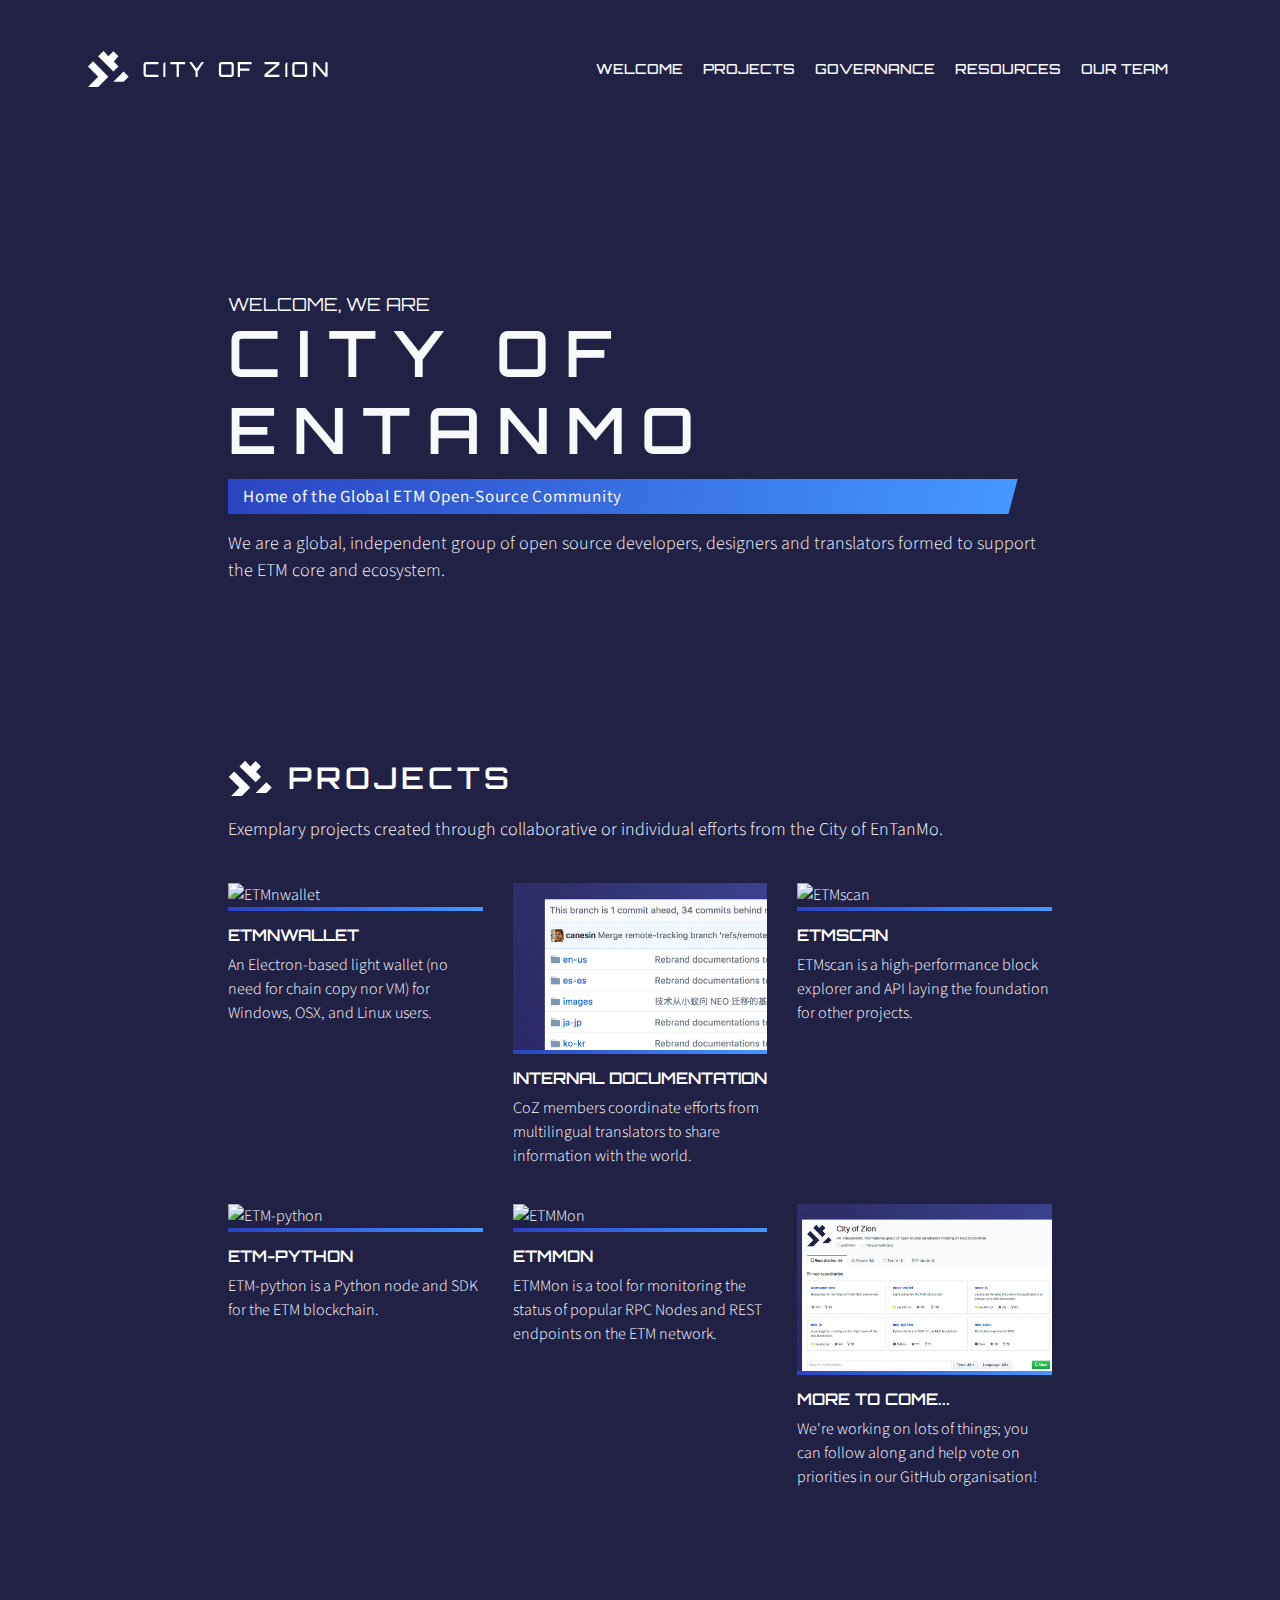
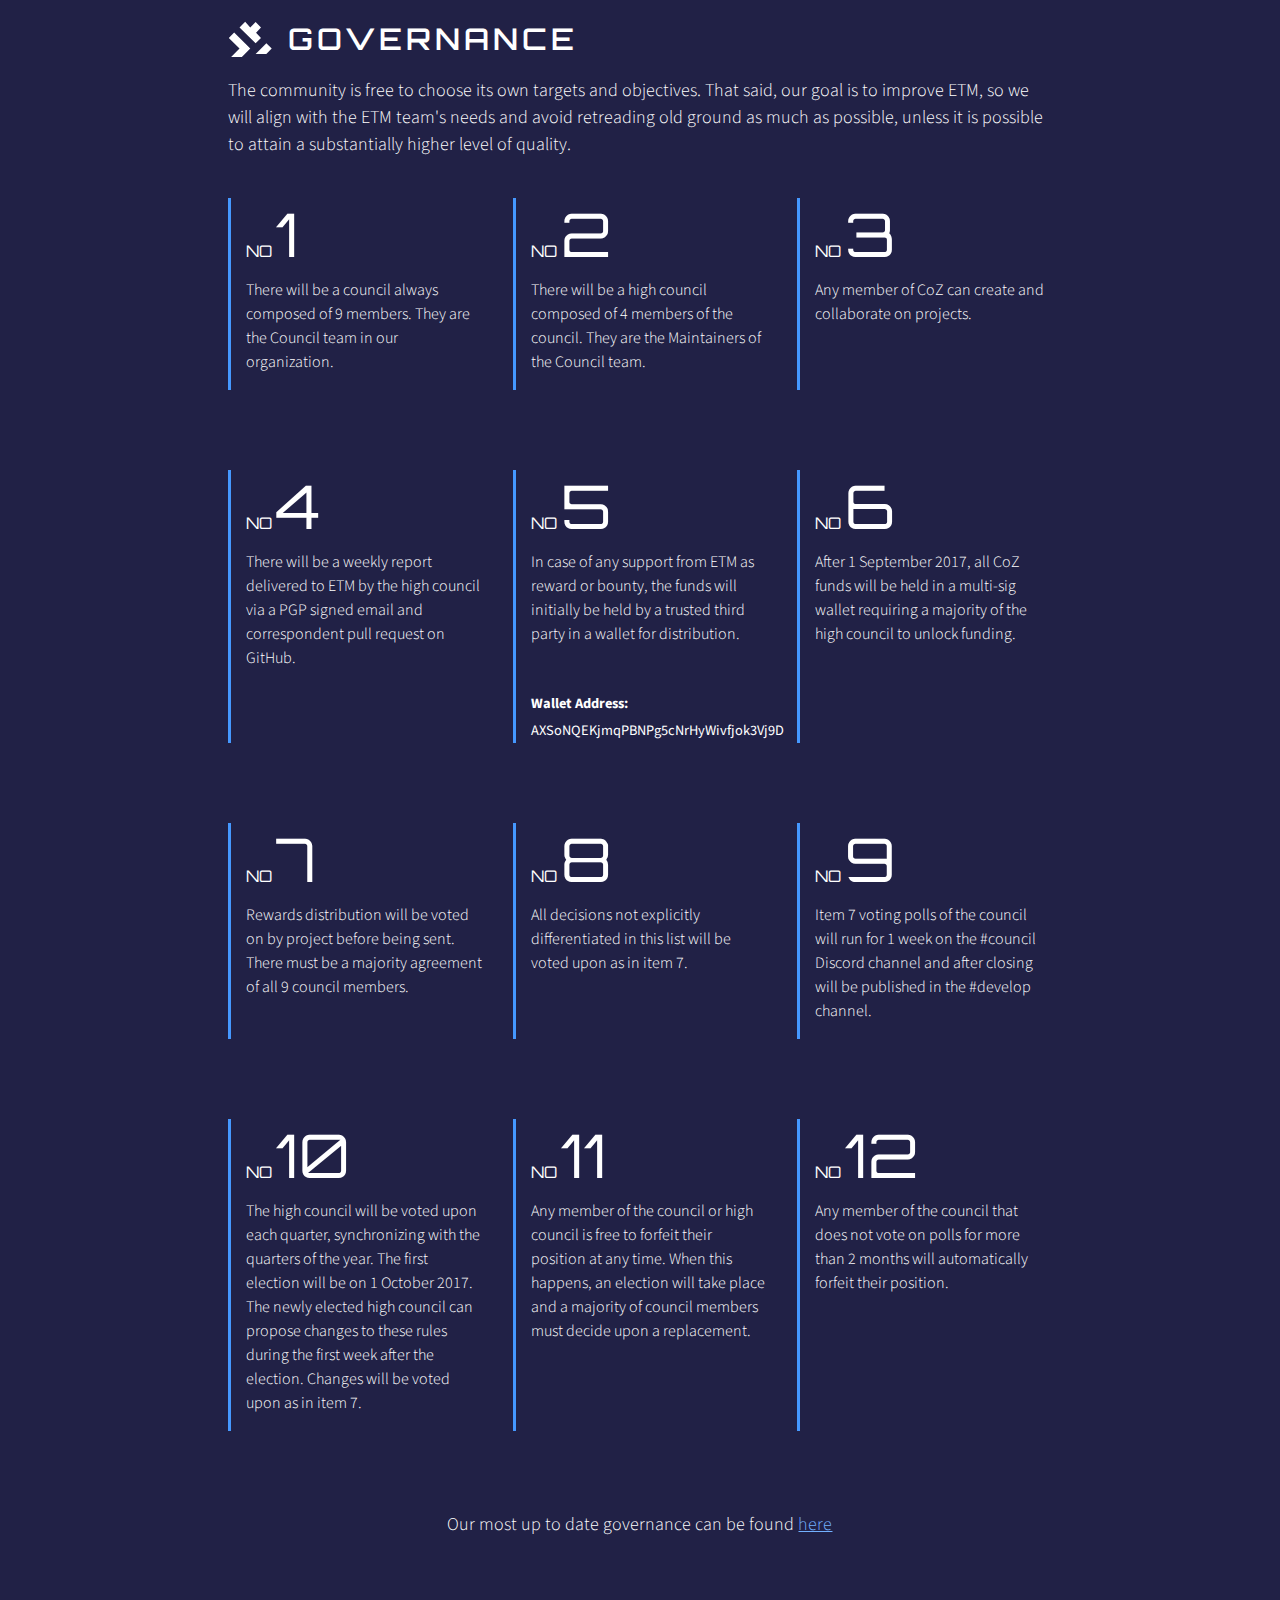
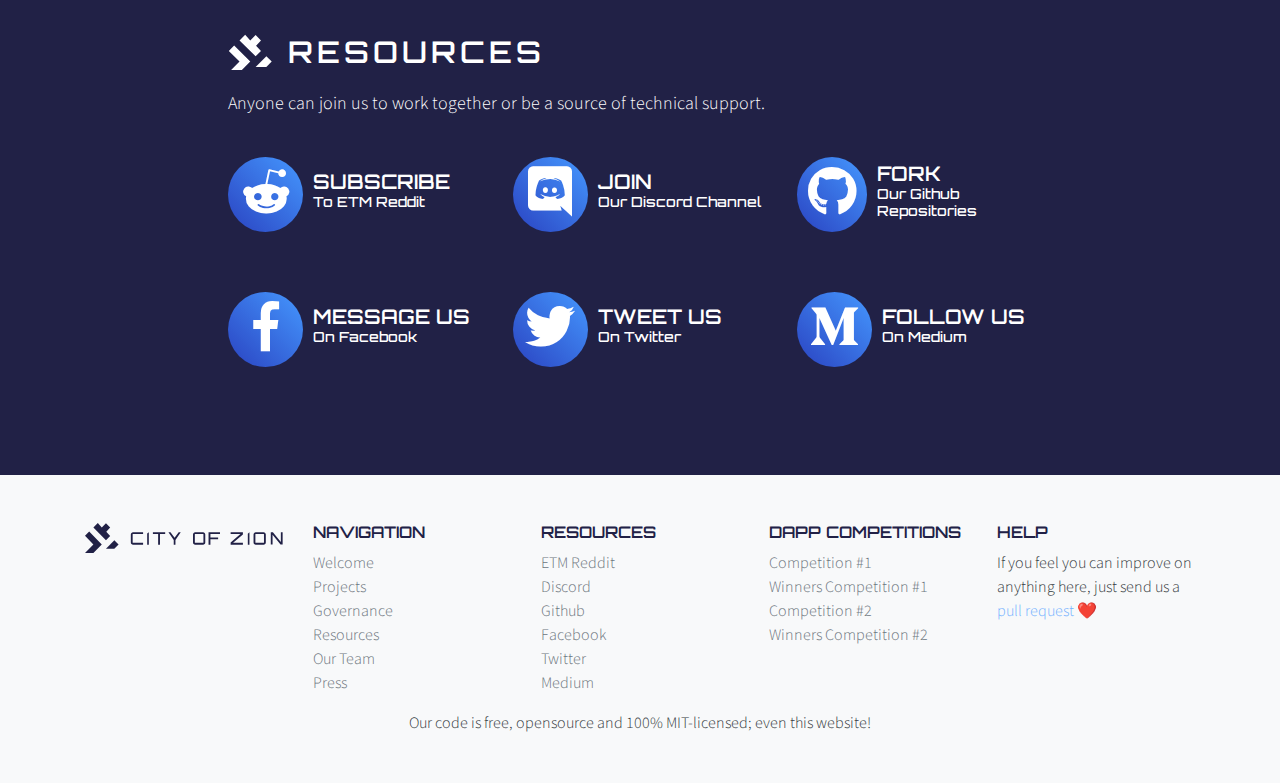
==== index.html @ cabe5ba6 "init commit of city of etm" ====
<!DOCTYPE html>
<html lang="en-us">

<head>
    <meta name="generator" content="Hugo 0.37.1" />
    <meta charset="utf-8" />
    <title>CoZ:City of EnTanMo</title>
    <meta charset="utf-8" />
    <meta http-equiv="X-UA-Compatible" content="IE=edge,chrome=1">
    <meta name="HandheldFriendly" content="True" />
    <meta name="author" content="City of EnTanMo">
    <meta name="robots" content="index, follow">
    <meta name="viewport" content="width=device-width, initial-scale=1, shrink-to-fit=no">
    <meta name="description" content="City of EnTanMo is a global, independent group of open source developers, designers and translators which support the ETM core and ecosystem." />
    <link rel="stylesheet" href="/assets/vendor-css/fontawesome-all.min.css">
    <link rel="stylesheet" href="/assets/vendor-css/bootstrap.min.css">
    <link rel="stylesheet" href="https://fonts.googleapis.com/css?family=Orbitron:400,500,700,900|Source+Sans+Pro:300,400,400i,600,600i,700,700i">
    <link rel="stylesheet" href="/assets/css/cityofentanmo.css">
    <link rel="canonical" href="https://cityofetm.io/" />
    <link rel="apple-touch-icon-precomposed" sizes="57x57" href="/assets/images/icons/apple-touch-icon-57x57.png" />
    <link rel="apple-touch-icon-precomposed" sizes="114x114" href="/assets/images/icons/apple-touch-icon-114x114.png" />
    <link rel="apple-touch-icon-precomposed" sizes="72x72" href="/assets/images/icons/apple-touch-icon-72x72.png" />
    <link rel="apple-touch-icon-precomposed" sizes="144x144" href="/assets/images/icons/apple-touch-icon-144x144.png" />
    <link rel="apple-touch-icon-precomposed" sizes="60x60" href="/assets/images/icons/apple-touch-icon-60x60.png" />
    <link rel="apple-touch-icon-precomposed" sizes="120x120" href="/assets/images/icons/apple-touch-icon-120x120.png" />
    <link rel="apple-touch-icon-precomposed" sizes="76x76" href="/assets/images/icons/apple-touch-icon-76x76.png" />
    <link rel="apple-touch-icon-precomposed" sizes="152x152" href="/assets/images/icons/apple-touch-icon-152x152.png" />
    <link rel="icon" type="image/png" href="/assets/images/icons/favicon-196x196.png" sizes="196x196" />
    <link rel="icon" type="image/png" href="/assets/images/icons/favicon-96x96.png" sizes="96x96" />
    <link rel="icon" type="image/png" href="/assets/images/icons/favicon-32x32.png" sizes="32x32" />
    <link rel="icon" type="image/png" href="/assets/images/icons/favicon-16x16.png" sizes="16x16" />
    <link rel="icon" type="image/png" href="/assets/images/icons/favicon-128.png" sizes="128x128" />
    <meta name="application-name" content="&nbsp;" />
    <meta name="msapplication-TileColor" content="#212146" />
    <meta name="msapplication-TileImage" content="/assets/images/icons/mstile-144x144.png" />
    <meta name="msapplication-square70x70logo" content="/assets/images/icons/mstile-70x70.png" />
    <meta name="msapplication-square150x150logo" content="/assets/images/icons/mstile-150x150.png" />
    <meta name="msapplication-wide310x150logo" content="/assets/images/icons/mstile-310x150.png" />
    <meta name="msapplication-square310x310logo" content="/assets/images/icons/mstile-310x310.png" />
    <meta property="og:site_name" content="CoZ:City of EnTanMo" />
    <meta property="og:title" content="CoZ:City of EnTanMo" />
    <meta property="og:description" content="City of EnTanMo is a global, independent group of open source developers, designers and translators which support the ETM core and ecosystem." />
    <meta property="og:url" content="https://cityofEnTanMo.io/" />
    <link rel="image_src" href="https://cityofEnTanMo.io/assets/images/opengraph-images/opengraph-home.jpg" />
    <meta property="og:image" content="https://cityofEnTanMo.io/assets/images/opengraph-images/opengraph-home.jpg" />
    <meta property="og:image:url" content="https://cityofEnTanMo.io/assets/images/opengraph-images/opengraph-home.jpg" />
    <meta property="og:image:secure_url" content="https://cityofEnTanMo.io/assets/images/opengraph-images/opengraph-home.jpg" />
    <meta property="og:type" content="website" /> </head>

<body>
    <div id="header" class="masthead d-flex flex-column flex-md-row align-items-center p-3 px-5"> <a href="/" class="navbar-brand my-0 mr-md-auto">
            <img src="/assets/images/website-images/coz-logo.png" class="non-svg-image" alt="Go to home"/>
            <img src="/assets/images/website-images/coz-logo.svg" class="svg-image" alt="Go to home" />
        </a>
        <nav class="my-2 my-md-0 mr-md-3 text-center"> <a class="p-2 text-light coz-font scroll" href="/#welcome">Welcome</a> <a class="p-2 text-light coz-font scroll" href="/#projects">Projects</a> <a class="p-2 text-light coz-font scroll" href="/#governance">Governance</a> <a class="p-2 text-light coz-font scroll"
                href="/#resources">Resources</a> <a class="p-2 text-light coz-font scroll" href="/team/">Our Team</a> </nav>
    </div> <a name="welcome"></a>
    <div class="position-relative overflow-hidden text-light py-5 welcome-jumbo">
        <div class="col-xl-8 col-lg-10 py-5 mx-auto">
            <div class="welcome-title coz-font">
                <h1 class="font-weight-normal"> <span>WELCOME, WE ARE</span> City Of EnTanMo </h1>
            </div>
            <div class="tagline-wrapper">
                <div class="tagline">
                    <div class="tagline-content"> Home of the Global ETM Open-Source Community </div>
                </div>
            </div>
            <p class="py-3"> We are a global, independent group of open source developers, designers and translators formed to support the ETM core and ecosystem. </p>
        </div>
    </div> <a name="projects"></a>
    <div class="position-relative overflow-hidden">
        <div class="col-xl-8 col-lg-10 py-5 mx-auto">
            <h2 class="logolead">Projects</h2> <span class="h2-introduction">Exemplary projects created through collaborative or individual efforts from the City of EnTanMo.</span>
            <div class="row project-list">
                <div class="col-md-6 col-sm-6 col-lg-4"> <a href="http://www.ETMnwallet.com/" class="card grower">
                    <img class="card-img-top" src="/assets/images/project-images/ETMn-wallet.jpg" alt="ETMnwallet">
                    <span></span>
                    <h3>ETMnwallet</h3>
                    <p>An Electron-based light wallet (no need for chain copy nor VM) for Windows, OSX, and Linux users.</p>
                </a> </div>
                <div class="col-md-6 col-sm-6 col-lg-4"> <a href="https://github.com/ETM-project/docs" class="card grower">
                    <img class="card-img-top" src="/assets/images/project-images/internal-docs.jpg" alt="Internal Documentation">
                    <span></span>
                    <h3>Internal Documentation</h3>
                    <p>CoZ members coordinate efforts from multilingual translators to share information with the world.</p>
                </a> </div>
                <div class="col-md-6 col-sm-6 col-lg-4"> <a href="https://ETMscan.io/" class="card grower">
                    <img class="card-img-top" src="/assets/images/project-images/ETM-scan.jpg" alt="ETMscan">
                    <span></span>
                    <h3>ETMscan</h3>
                    <p>ETMscan is a high-performance block explorer and API laying the foundation for other projects.</p>
                </a> </div>
                <div class="col-md-6 col-sm-6 col-lg-4"> <a href="https://ETM-python.readthedocs.io/" class="card grower">
                    <img class="card-img-top" src="/assets/images/project-images/ETM-python.jpg" alt="ETM-python">
                    <span></span>
                    <h3>ETM-python</h3>
                    <p>ETM-python is a Python node and SDK for the ETM blockchain.</p>
                </a> </div>
                <div class="col-md-6 col-sm-6 col-lg-4"> <a href="http://monitor.cityofEnTanMo.io/" class="card grower">
                    <img class="card-img-top" src="/assets/images/project-images/ETM-monitor.jpg" alt="ETMMon">
                    <span></span>
                    <h3>ETMMon</h3>
                    <p>ETMMon is a tool for monitoring the status of popular RPC Nodes and REST endpoints on the ETM network.</p>
                </a> </div>
                <div class="col-md-6 col-sm-6 col-lg-4"> <a href="http://cityofEnTanMo.io/images/more-on-github.jpg" class="card grower">
                    <img class="card-img-top" src="/assets/images/project-images/more-on-github.jpg" alt="More to come...">
                    <span></span>
                    <h3>More to come...</h3>
                    <p>We&#39;re working on lots of things; you can follow along and help vote on priorities in our GitHub organisation!</p>
                </a> </div>
            </div>
        </div>
    </div> <a name="governance"></a>
    <div class="position-relative overflow-hidden">
        <div class="col-xl-8 col-lg-10 py-5 mx-auto">
            <h2 class="logolead">Governance</h2> <span class="h2-introduction">The community is free to choose its own targets and objectives. That said, our goal is to improve ETM, so we will align with the ETM team's needs and avoid retreading old ground as much as possible, unless it is possible to attain a substantially higher level of quality.</span>
            <div class="row rule-list">
                <div class="col-md-6 col-sm-6 col-lg-4 space-container">
                    <div class="spacer">
                        <h3>no <span class="number">1</span></h3>
                        <p>There will be a council always composed of 9 members. They are the Council team in our organization.</p>
                    </div>
                </div>
                <div class="col-md-6 col-sm-6 col-lg-4 space-container">
                    <div class="spacer">
                        <h3>no <span class="number">2</span></h3>
                        <p>There will be a high council composed of 4 members of the council. They are the Maintainers of the Council team.</p>
                    </div>
                </div>
                <div class="col-md-6 col-sm-6 col-lg-4 space-container">
                    <div class="spacer">
                        <h3>no <span class="number">3</span></h3>
                        <p>Any member of CoZ can create and collaborate on projects.</p>
                    </div>
                </div>
                <div class="col-md-6 col-sm-6 col-lg-4 space-container">
                    <div class="spacer">
                        <h3>no <span class="number">4</span></h3>
                        <p>There will be a weekly report delivered to ETM by the high council via a PGP signed email and correspondent pull request on GitHub.</p>
                    </div>
                </div>
                <div class="col-md-6 col-sm-6 col-lg-4 space-container">
                    <div class="spacer">
                        <h3>no <span class="number">5</span></h3>
                        <p>In case of any support from ETM as reward or bounty, the funds will initially be held by a trusted third party in a wallet for distribution.</p> <br/><small><b>Wallet Address:</b></small><br/> <small>AXSoNQEKjmqPBNPg5cNrHyWivfjok3Vj9D</small>                        </div>
                </div>
                <div class="col-md-6 col-sm-6 col-lg-4 space-container">
                    <div class="spacer">
                        <h3>no <span class="number">6</span></h3>
                        <p>After 1 September 2017, all CoZ funds will be held in a multi-sig wallet requiring a majority of the high council to unlock funding.</p>
                    </div>
                </div>
                <div class="col-md-6 col-sm-6 col-lg-4 space-container">
                    <div class="spacer">
                        <h3>no <span class="number">7</span></h3>
                        <p>Rewards distribution will be voted on by project before being sent. There must be a majority agreement of all 9 council members.</p>
                    </div>
                </div>
                <div class="col-md-6 col-sm-6 col-lg-4 space-container">
                    <div class="spacer">
                        <h3>no <span class="number">8</span></h3>
                        <p>All decisions not explicitly differentiated in this list will be voted upon as in item 7.</p>
                    </div>
                </div>
                <div class="col-md-6 col-sm-6 col-lg-4 space-container">
                    <div class="spacer">
                        <h3>no <span class="number">9</span></h3>
                        <p>Item 7 voting polls of the council will run for 1 week on the #council Discord channel and after closing will be published in the #develop channel.</p>
                    </div>
                </div>
                <div class="col-md-6 col-sm-6 col-lg-4 space-container">
                    <div class="spacer">
                        <h3>no <span class="number">10</span></h3>
                        <p>The high council will be voted upon each quarter, synchronizing with the quarters of the year. The first election will be on 1 October 2017. The newly elected high council can propose changes to these rules during the first week
                            after the election. Changes will be voted upon as in item 7.</p>
                    </div>
                </div>
                <div class="col-md-6 col-sm-6 col-lg-4 space-container">
                    <div class="spacer">
                        <h3>no <span class="number">11</span></h3>
                        <p>Any member of the council or high council is free to forfeit their position at any time. When this happens, an election will take place and a majority of council members must decide upon a replacement.</p>
                    </div>
                </div>
                <div class="col-md-6 col-sm-6 col-lg-4 space-container">
                    <div class="spacer">
                        <h3>no <span class="number">12</span></h3>
                        <p>Any member of the council that does not vote on polls for more than 2 months will automatically forfeit their position.</p>
                    </div>
                </div>
            </div>
            <div class="text-center"> Our most up to date governance can be found <a href="https://github.com/CityOfEnTanMo/governance" target="_blank">here</a> </div>
        </div>
    </div> <a name="resources"></a>
    <div class="position-relative overflow-hidden">
        <div class="col-xl-8 col-lg-10 py-5 mx-auto">
            <h2 class="logolead">Resources</h2> <span class="h2-introduction">Anyone can join us to work together or be a source of technical support.</span>
            <div class="row resource-list">
                <div class="col-md-6 col-sm-6 col-lg-4">
                    <a href="https://www.reddit.com/r/ETM/" target="_blank" class="grower d-flex h-100">
                        <div class="icon justify-content-center align-self-center"> <i class="fab fa-reddit-alien"></i> </div>
                        <div class="justify-content-center align-self-center">
                            <h3> Subscribe <span>To ETM Reddit</span> </h3>
                        </div>
                    </a>
                </div>
                <div class="col-md-6 col-sm-6 col-lg-4">
                    <a href="https://discordapp.com/invite/R8v48YA" target="_blank" class="grower d-flex h-100">
                        <div class="icon justify-content-center align-self-center"> <i class="fab fa-discord"></i> </div>
                        <div class="justify-content-center align-self-center">
                            <h3> Join <span>Our Discord Channel</span> </h3>
                        </div>
                    </a>
                </div>
                <div class="col-md-6 col-sm-6 col-lg-4">
                    <a href="https://github.com/CityOfEnTanMo" target="_blank" class="grower d-flex h-100">
                        <div class="icon justify-content-center align-self-center"> <i class="fab fa-github"></i> </div>
                        <div class="justify-content-center align-self-center">
                            <h3> Fork <span>Our Github Repositories</span> </h3>
                        </div>
                    </a>
                </div>
                <div class="col-md-6 col-sm-6 col-lg-4">
                    <a href="https://www.facebook.com/CityOfEnTanMoOfficial" target="_blank" class="grower d-flex h-100">
                        <div class="icon justify-content-center align-self-center"> <i class="fab fa-facebook-f"></i> </div>
                        <div class="justify-content-center align-self-center">
                            <h3> Message us <span>On Facebook</span> </h3>
                        </div>
                    </a>
                </div>
                <div class="col-md-6 col-sm-6 col-lg-4">
                    <a href="https://twitter.com/coz_official" target="_blank" class="grower d-flex h-100">
                        <div class="icon justify-content-center align-self-center"> <i class="fab fa-twitter"></i> </div>
                        <div class="justify-content-center align-self-center">
                            <h3> Tweet us <span>On Twitter</span> </h3>
                        </div>
                    </a>
                </div>
                <div class="col-md-6 col-sm-6 col-lg-4">
                    <a href="https://medium.com/@cityofEnTanMo" target="_blank" class="grower d-flex h-100">
                        <div class="icon justify-content-center align-self-center"> <i class="fab fa-medium-m"></i> </div>
                        <div class="justify-content-center align-self-center">
                            <h3> Follow us <span>On Medium</span> </h3>
                        </div>
                    </a>
                </div>
            </div>
        </div>
    </div>
    <footer class="py-5 bg-light text-dark">
        <div class="container">
            <div class="row">
                <div class="col-12 col-md">
                    <div class="logo-image"> <img src="/assets/images/website-images/coz-logo-inverted.png" class="non-svg-image" /> <img src="/assets/images/website-images/coz-logo-inverted.svg" class="svg-image" /> </div>
                </div>
                <div class="col-6 col-md">
                    <h5>Navigation</h5>
                    <ul class="list-unstyled text-small">
                        <li><a class="text-muted" href="#welcome">Welcome</a></li>
                        <li><a class="text-muted" href="#projects">Projects</a></li>
                        <li><a class="text-muted" href="#governance">Governance</a></li>
                        <li><a class="text-muted" href="#resources">Resources</a></li>
                        <li><a class="text-muted" href="/team/">Our Team</a></li>
                        <li><a class="text-muted" href="/press/">Press</a></li>
                    </ul>
                </div>
                <div class="col-6 col-md">
                    <h5>Resources</h5>
                    <ul class="list-unstyled text-small">
                        <li><a class="text-muted" href="https://www.reddit.com/r/ETM//">ETM Reddit</a></li>
                        <li><a class="text-muted" href="https://discordapp.com/invite/R8v48YA/">Discord</a></li>
                        <li><a class="text-muted" href="https://github.com/CityOfEnTanMo/">Github</a></li>
                        <li><a class="text-muted" href="https://www.facebook.com/CityOfEnTanMoOfficial/">Facebook</a></li>
                        <li><a class="text-muted" href="https://twitter.com/coz_official/">Twitter</a></li>
                        <li><a class="text-muted" href="https://medium.com/@cityofEnTanMo/">Medium</a></li>
                    </ul>
                </div>
                <div class="col-6 col-md">
                    <h5>dApp Competitions</h5>
                    <ul class="list-unstyled text-small">
                        <li><a class="text-muted" href="/dapps/1_launch/">Competition #1</a></li>
                        <li><a class="text-muted" href="/dapps/1/">Winners Competition #1</a></li>
                        <li><a class="text-muted" href="/dapps/2_launch/">Competition #2</a></li>
                        <li><a class="text-muted" href="/dapps/2/">Winners Competition #2</a></li>
                    </ul>
                </div>
                <div class="col-6 col-md">
                    <h5>Help</h5> If you feel you can improve on anything here, just send us a <a href="https://github.com/CityOfEnTanMo/cityofEnTanMo-website">pull request</a> ❤️ </div>
                <div class="col-xl-12">
                    <center> Our code is free, opensource and 100% MIT-licensed; even this website! </center>
                </div>
            </div>
        </div>
    </footer>
    <script src="/assets/vendor-js/modernizr-custom.js"></script>
    <script>
        (function(i, s, o, g, r, a, m) {
            i['GoogleAnalyticsObject'] = r;
            i[r] = i[r] || function() {
                (i[r].q = i[r].q || []).push(arguments)
            }, i[r].l = 1 * new Date();
            a = s.createElement(o),
                m = s.getElementsByTagName(o)[0];
            a.async = 1;
            a.src = g;
            m.parentNode.insertBefore(a, m)
        })(window, document, 'script', 'https://www.google-analytics.com/analytics.js', 'ga');
        ga('create', '', 'auto');
        ga('send', 'pageview');
    </script>
</body>

</html>
---- assets/css/cityofentanmo.css ----
h1{font-size:64px;letter-spacing:16px;margin-top:10px;margin-bottom:10px;text-transform:uppercase}h2{font-size:40px;letter-spacing:4px;text-transform:uppercase;margin-bottom:16px;font-family:orbitron;font-weight:600}nav a{color:#c5c5c5!important;font-size:14px;font-weight:500;text-transform:uppercase;text-decoration:none;transition:color .2s}nav a:hover{color:#000;text-decoration:none}.navbar-brand img{max-width:240px}a{color:#73b1ff;text-decoration:underline}.card{border-radius:0!important;background-color:transparent;padding:0;border:0;padding-bottom:20px}.card img{border-radius:0}a.card{text-decoration:none;color:#fff;position:relative;font-size:16px}.card h3{font-family:orbitron;text-transform:uppercase;margin-top:15px;font-weight:600;font-size:16px;color:#fff}body{background:#212146 url(/assets/images/website-images/background.jpg) top repeat;background-size:auto auto;background-size:cover;font-weight:300;color:#fff;font-family:source sans pro,sans-serif;font-size:18px}.coz-font{font-family:orbitron}.non-svg-image{display:block}.svg-image{display:none}.svg .svg-image{display:block}.svg .non-svg-image{display:none}a.grower:hover{transform:scale(1.05)}a.grower{transition:transform .1s}h1,h2,h3,h4,h5{text-transform:uppercase;font-family:orbitron;font-weight:600}h1{font-size:64px;letter-spacing:16px;margin-top:10px;margin-bottom:10px}h2{font-size:30px;letter-spacing:4px;margin-bottom:20px}h4{font-size:20px}h5{font-size:16px}.masthead{margin:30px 40px}.welcome-jumbo{margin-top:80px}.welcome-title h1{font-weight:600!important}.welcome-title h1 span{font-size:18px;display:block;letter-spacing:normal;font-weight:400}.tagline-wrapper{overflow:hidden;padding-right:12px}.tagline{padding:0 15px 0 30px;margin:0 0 0 -15px;transform:skew(-15deg);background-image:linear-gradient(90deg,#2a43c1,#4598ff);overflow:hidden;position:relative;text-shadow:0 1px #2f53cd;max-width:800px}.tagline .tagline-content{padding:6px 0 4px;-webkit-transform:skew(15deg);transform:skew(15deg);font-size:17px;font-weight:400;letter-spacing:.75px}h2.logolead{background:transparent url(/assets/images/website-images/h2-logo.png) top 0 left no-repeat;background-size:auto auto;background-size:44px;padding-left:60px}.svg h2.logolead{background-image:url(/assets/images/website-images/h2-logo.svg)}.h2-introduction{margin-bottom:40px;display:block}.project-list div a span{display:block;background-image:linear-gradient(90deg,#2a43c1,#4598ff);height:4px}.rule-list .spacer{border-left:3px solid #4598ff;padding-left:15px;height:100%}.rule-list .space-container{margin-bottom:80px}.rule-list h3{font-size:16px;font-weight:400}.rule-list h3 span{font-size:60px}.rule-list p{font-size:16px}.resource-list>div{margin-bottom:60px}.resource-list a{text-decoration:none;color:#fff;display:block}.resource-list a div.icon{border-radius:50%;width:75px;height:75px;background-color:green;float:left;margin-right:10px;font-size:50px;text-align:center;background-image:linear-gradient(45deg,#2a43c1,#4598ff)}.resource-list h3{font-size:20px}.resource-list h3 span{font-size:14px;font-weight:500;display:block;text-transform:none}.press-section-header{font-size:20px;font-weight:700;font-family:orbitron;text-transform:uppercase}.press-section-header div{border-bottom:.5px solid #fff;display:block;margin-bottom:20px;padding-bottom:5px}.press-container{margin-bottom:10px}.press-page .press-part .image-holder img{border:1px solid #fff}.press-page .press-part .press-part-info>div{font-size:18px;text-align:center}.press-page .press-part a{text-decoration:none;font-size:14px;color:#fff}.press-page .press-part a:hover{text-decoration:underline}.press-page .press-part .press-part-info .press-part-title{font-weight:400;height:60px}.press-page .press-part .press-part-info .press-part-description{font-size:16px;font-weight:400}.press-page .press-part .press-part-info .press-part-download{margin-top:5px}span.lead-graphic{display:block;background-image:linear-gradient(90deg,#2a43c1,#4598ff);height:4px;margin-right:1px}.team-list{text-align:center;font-size:20px}.team-list .team-member{border:1px solid #1c1c3f;height:100%;color:#1d1d3f;background:#f2f2f2 url(/assets/images/website-images/h2-logo.svg) right bottom no-repeat;border-bottom-left-radius:10px!important;border-bottom-right-radius:10px!important;padding-left:10px;padding-right:10px}.team-list .team-member-wrapper{margin-bottom:30px;visibility:hidden}.team-member-role{position:absolute;background-color:red;right:0;top:20px;background-image:linear-gradient(90deg,#2a43c1,#4598ff);font-size:14px;color:#fff;padding:5px 15px 5px 8px;font-weight:700;font-style:italic;border-top-left-radius:10px;border-bottom-left-radius:10px}.team-list img{border-radius:50%}.team-list .team-member-wrapper .team-member-contact{margin-top:15px}.team-list .team-member-wrapper .team-member-details{height:110px}.team-list .team-member-wrapper .team-member-details>div{font-color:#1c1c3e;font-size:18px}.team-list .team-member-wrapper .team-member-details .team-member-name{font-weight:700}.team-list .team-member-wrapper .team-member-details .team-member-nickname{font-style:italic}.team-list .team-member-wrapper .team-member-details .team-member-subtitle{font-size:14px}.team-member-contact a{color:#1c1c3f}.team-list .flag-icon{line-height:normal!important;width:.9em}footer{font-size:16px}footer h5{color:#212146}footer a{text-decoration:none}.logo-image img{max-width:100%}@media (max-width:767.98px){.welcome-jumbo{margin-top:0!important;padding-top:10px!important;padding-bottom:0!important}}.btn-coz{background-color:#1c1c3e;color:#fff;text-decoration:none;border:2px solid transparent}.btn-coz:hover{color:#1c1c3e;background-color:#fff;border:2px solid #1c1c3e}
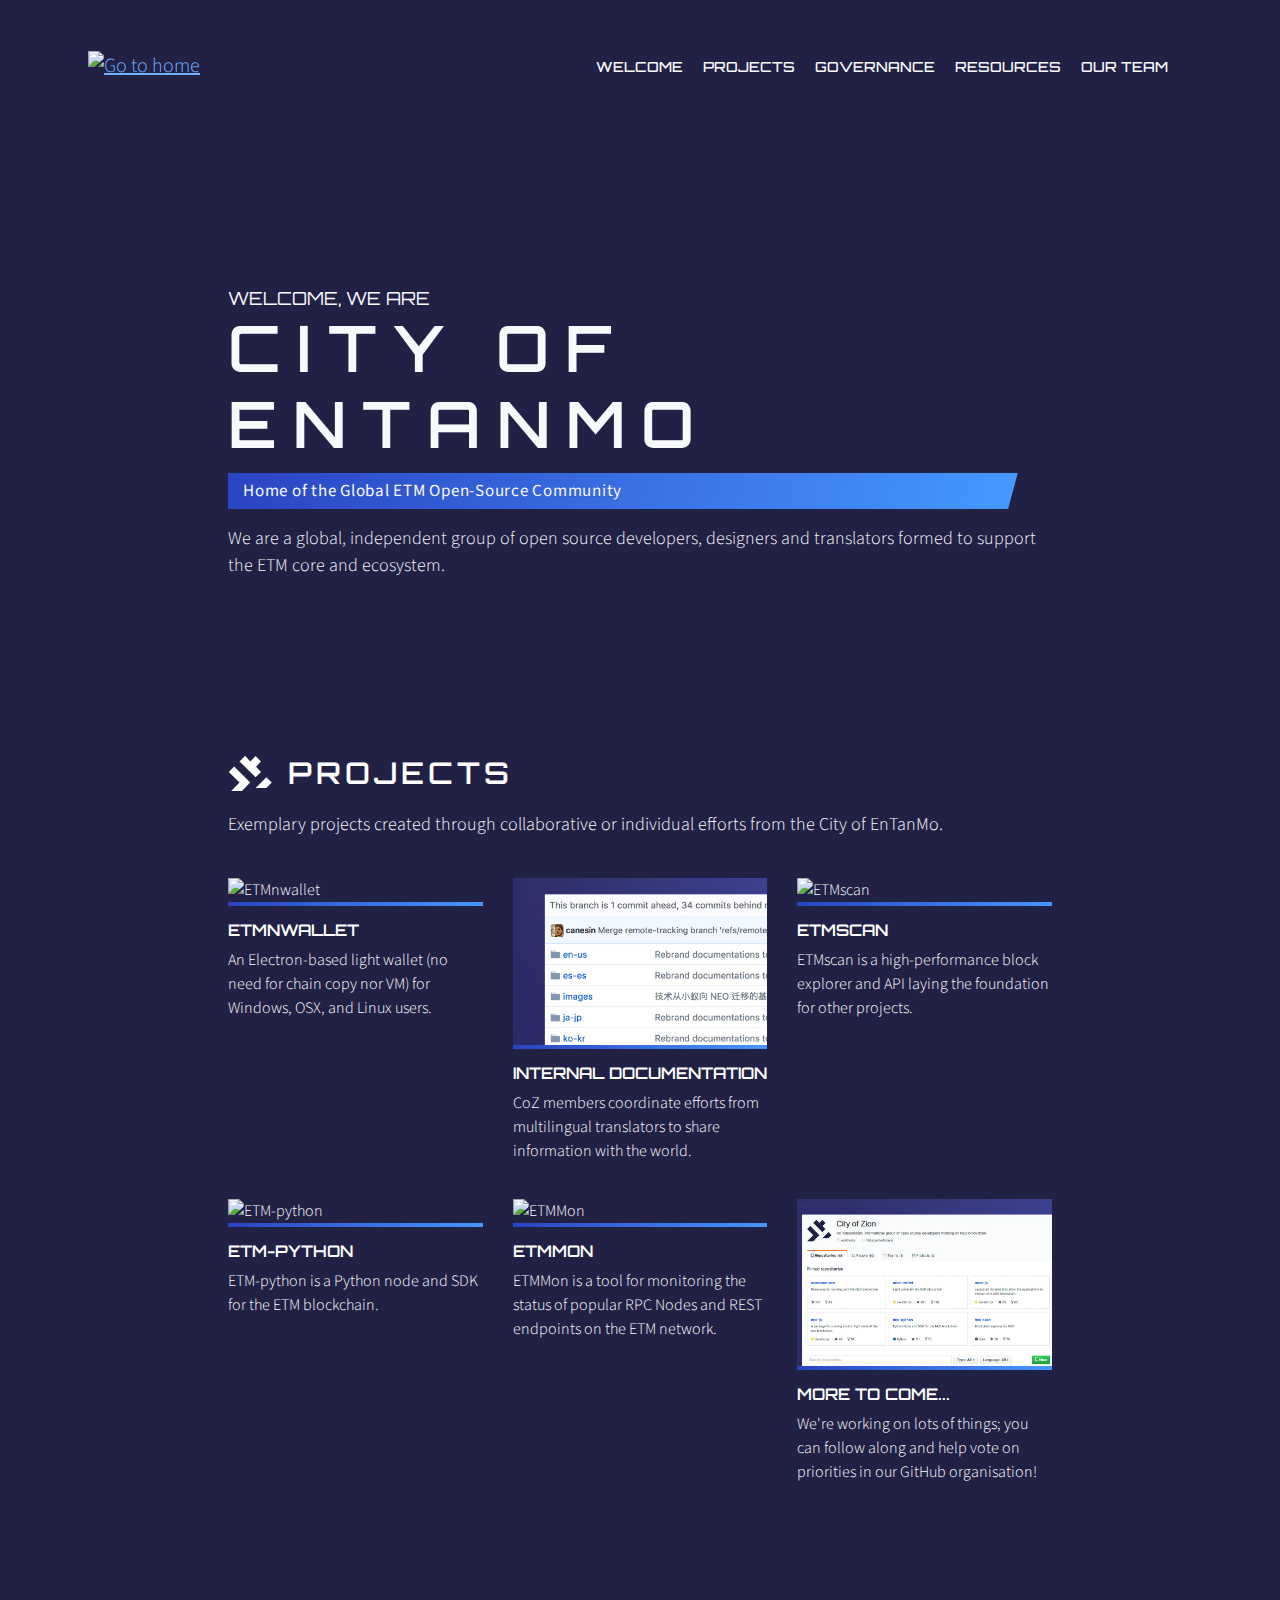
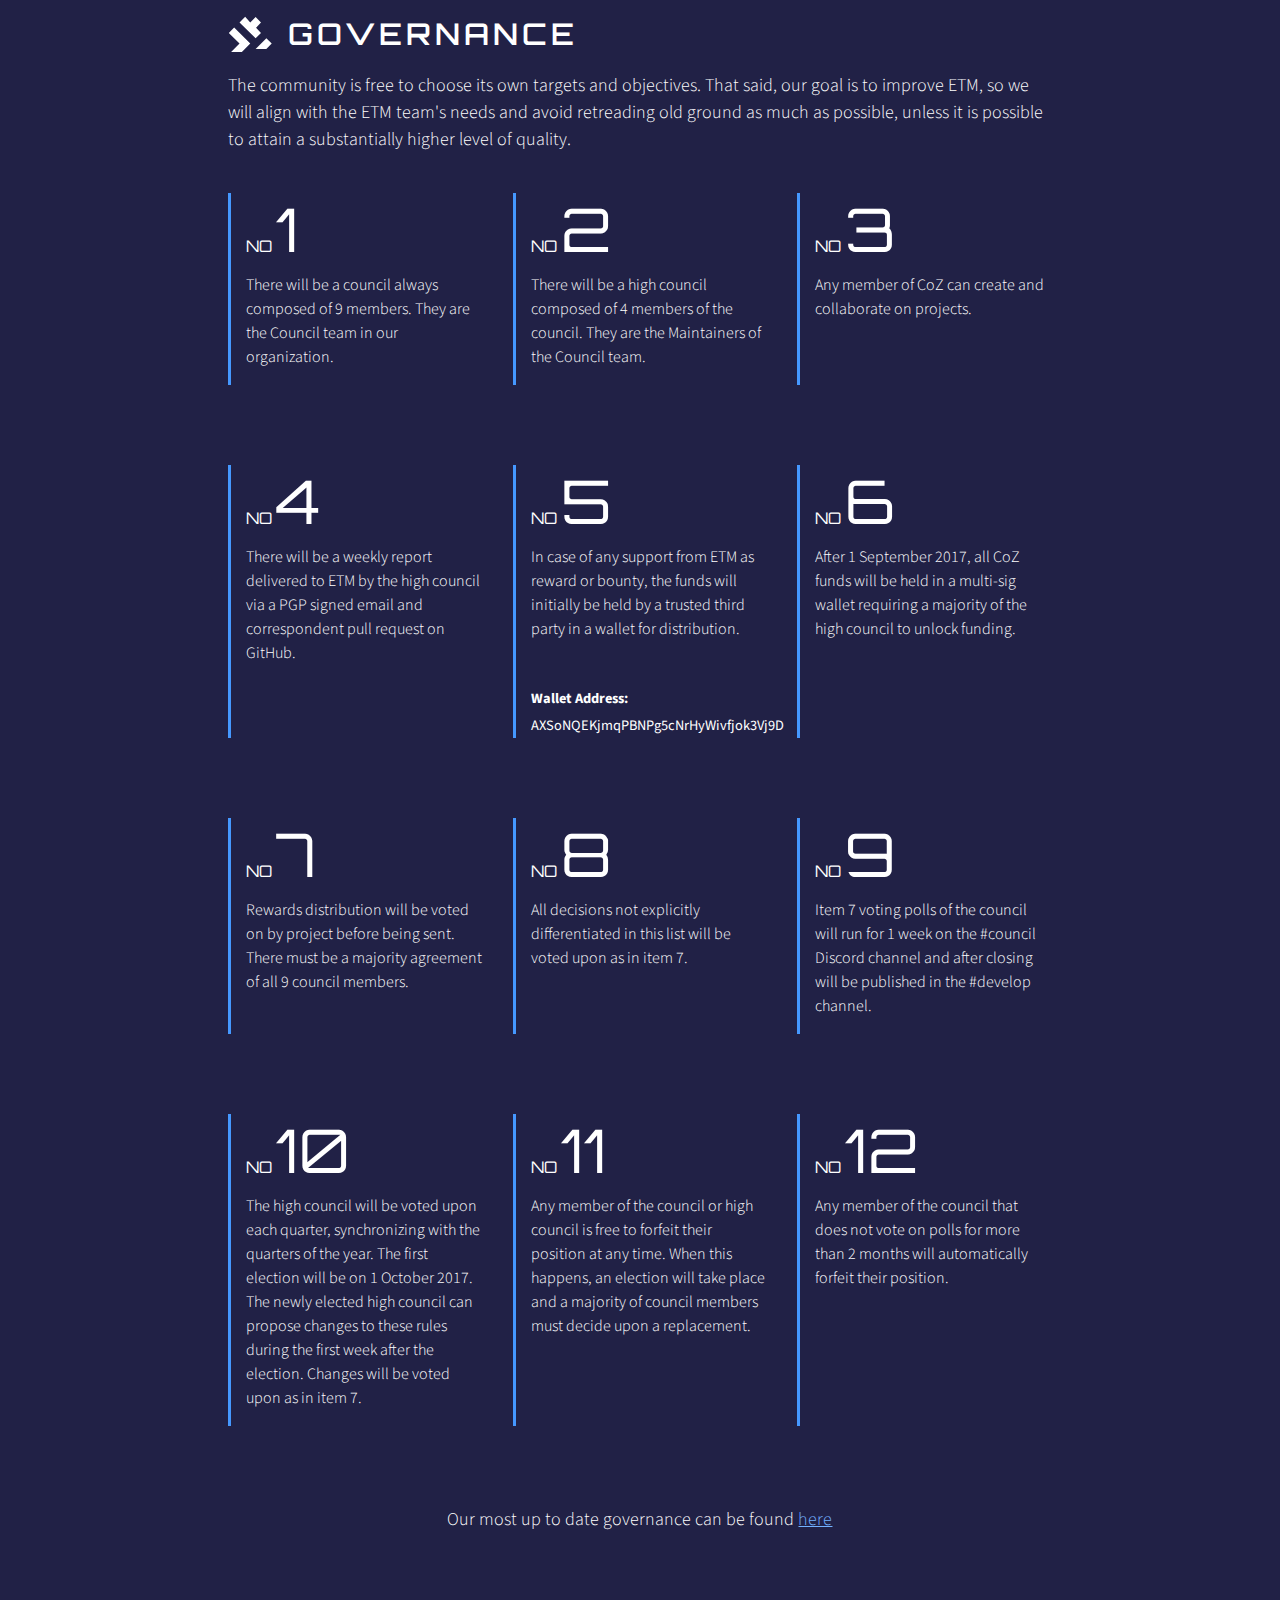
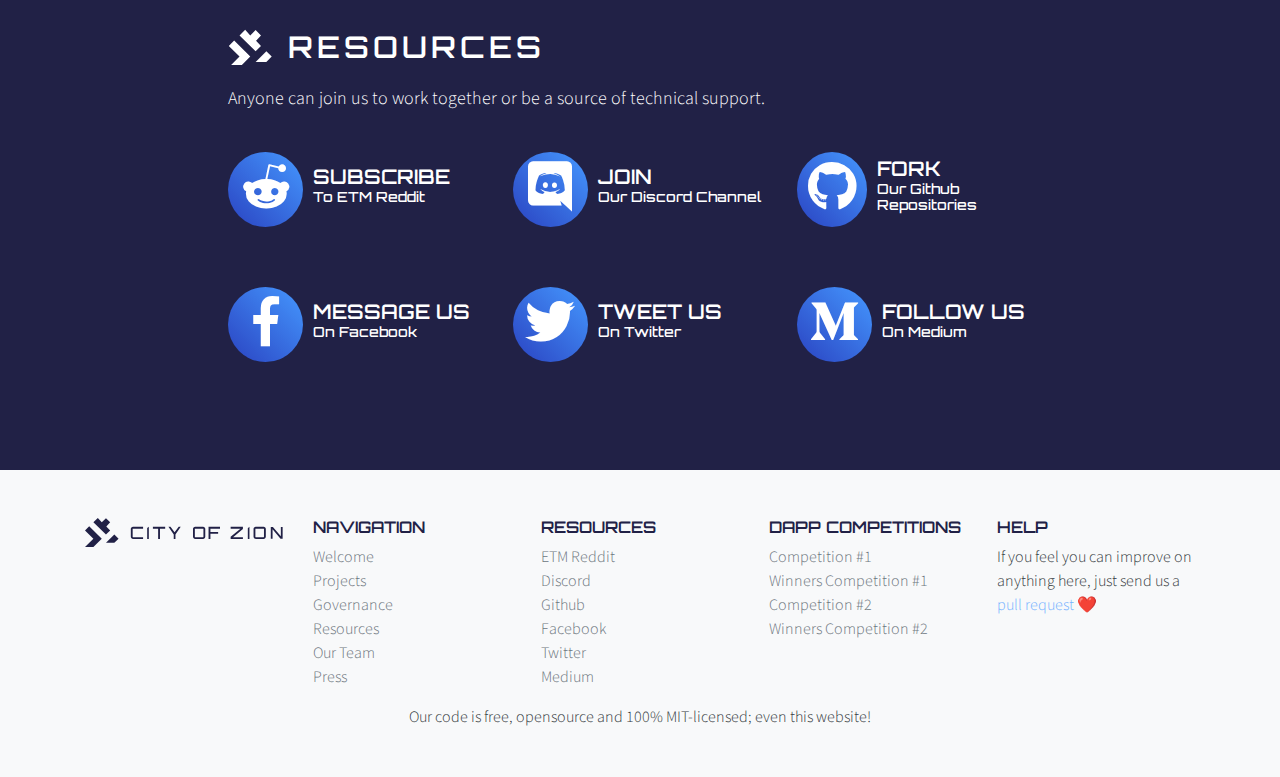
==== commit b8a77247: "update logos" ====
--- a/index.html
+++ b/index.html
@@ -49,8 +49,8 @@
 
 <body>
     <div id="header" class="masthead d-flex flex-column flex-md-row align-items-center p-3 px-5"> <a href="/" class="navbar-brand my-0 mr-md-auto">
-            <img src="/assets/images/website-images/coz-logo.png" class="non-svg-image" alt="Go to home"/>
-            <img src="/assets/images/website-images/coz-logo.svg" class="svg-image" alt="Go to home" />
+            <img src="/assets/images/website-images/coe-logo.png" class="non-svg-image" alt="Go to home"/>
+            <img src="/assets/images/website-images/coe-logo.svg" class="svg-image" alt="Go to home" />
         </a>
         <nav class="my-2 my-md-0 mr-md-3 text-center"> <a class="p-2 text-light coz-font scroll" href="/#welcome">Welcome</a> <a class="p-2 text-light coz-font scroll" href="/#projects">Projects</a> <a class="p-2 text-light coz-font scroll" href="/#governance">Governance</a> <a class="p-2 text-light coz-font scroll"
                 href="/#resources">Resources</a> <a class="p-2 text-light coz-font scroll" href="/team/">Our Team</a> </nav>
@@ -250,7 +250,7 @@
         <div class="container">
             <div class="row">
                 <div class="col-12 col-md">
-                    <div class="logo-image"> <img src="/assets/images/website-images/coz-logo-inverted.png" class="non-svg-image" /> <img src="/assets/images/website-images/coz-logo-inverted.svg" class="svg-image" /> </div>
+                    <div class="logo-image"> <img src="/assets/images/website-images/coe-logo-inverted.png" class="non-svg-image" /> <img src="/assets/images/website-images/coz-logo-inverted.svg" class="svg-image" /> </div>
                 </div>
                 <div class="col-6 col-md">
                     <h5>Navigation</h5>
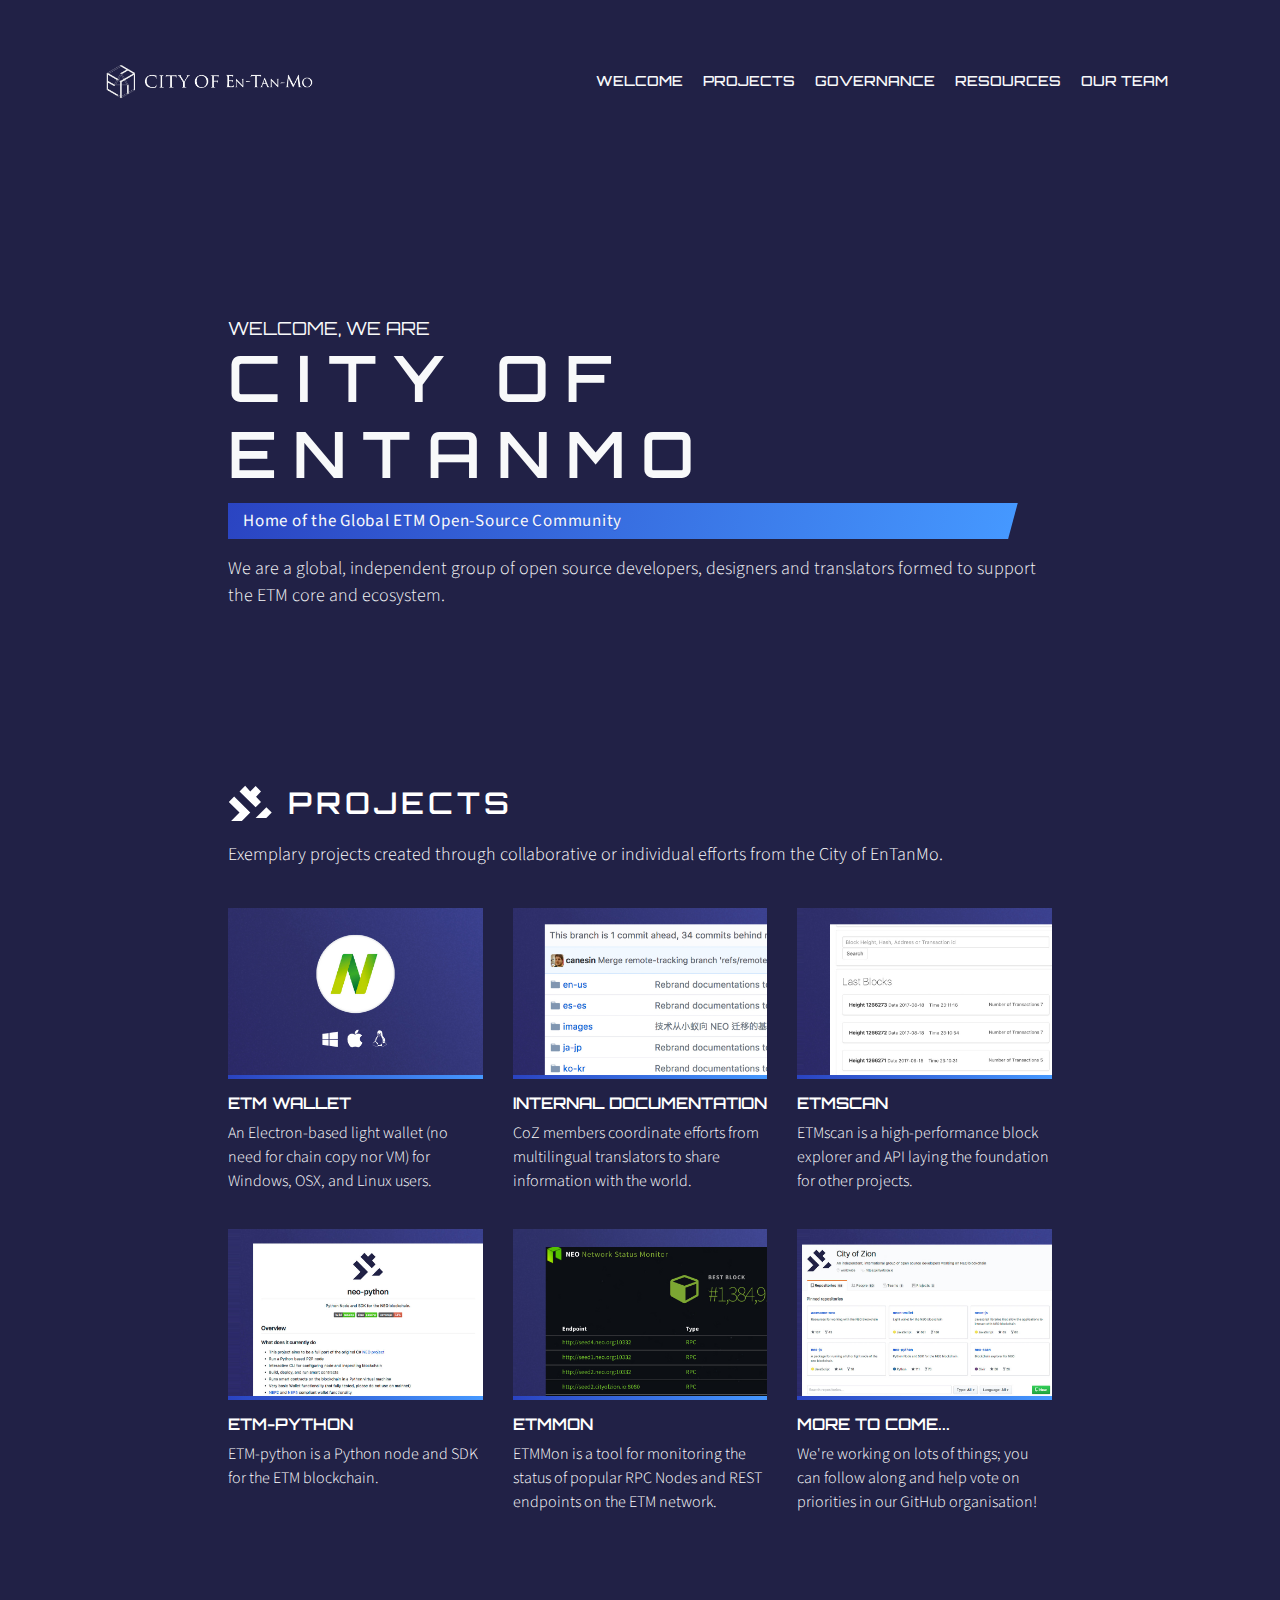
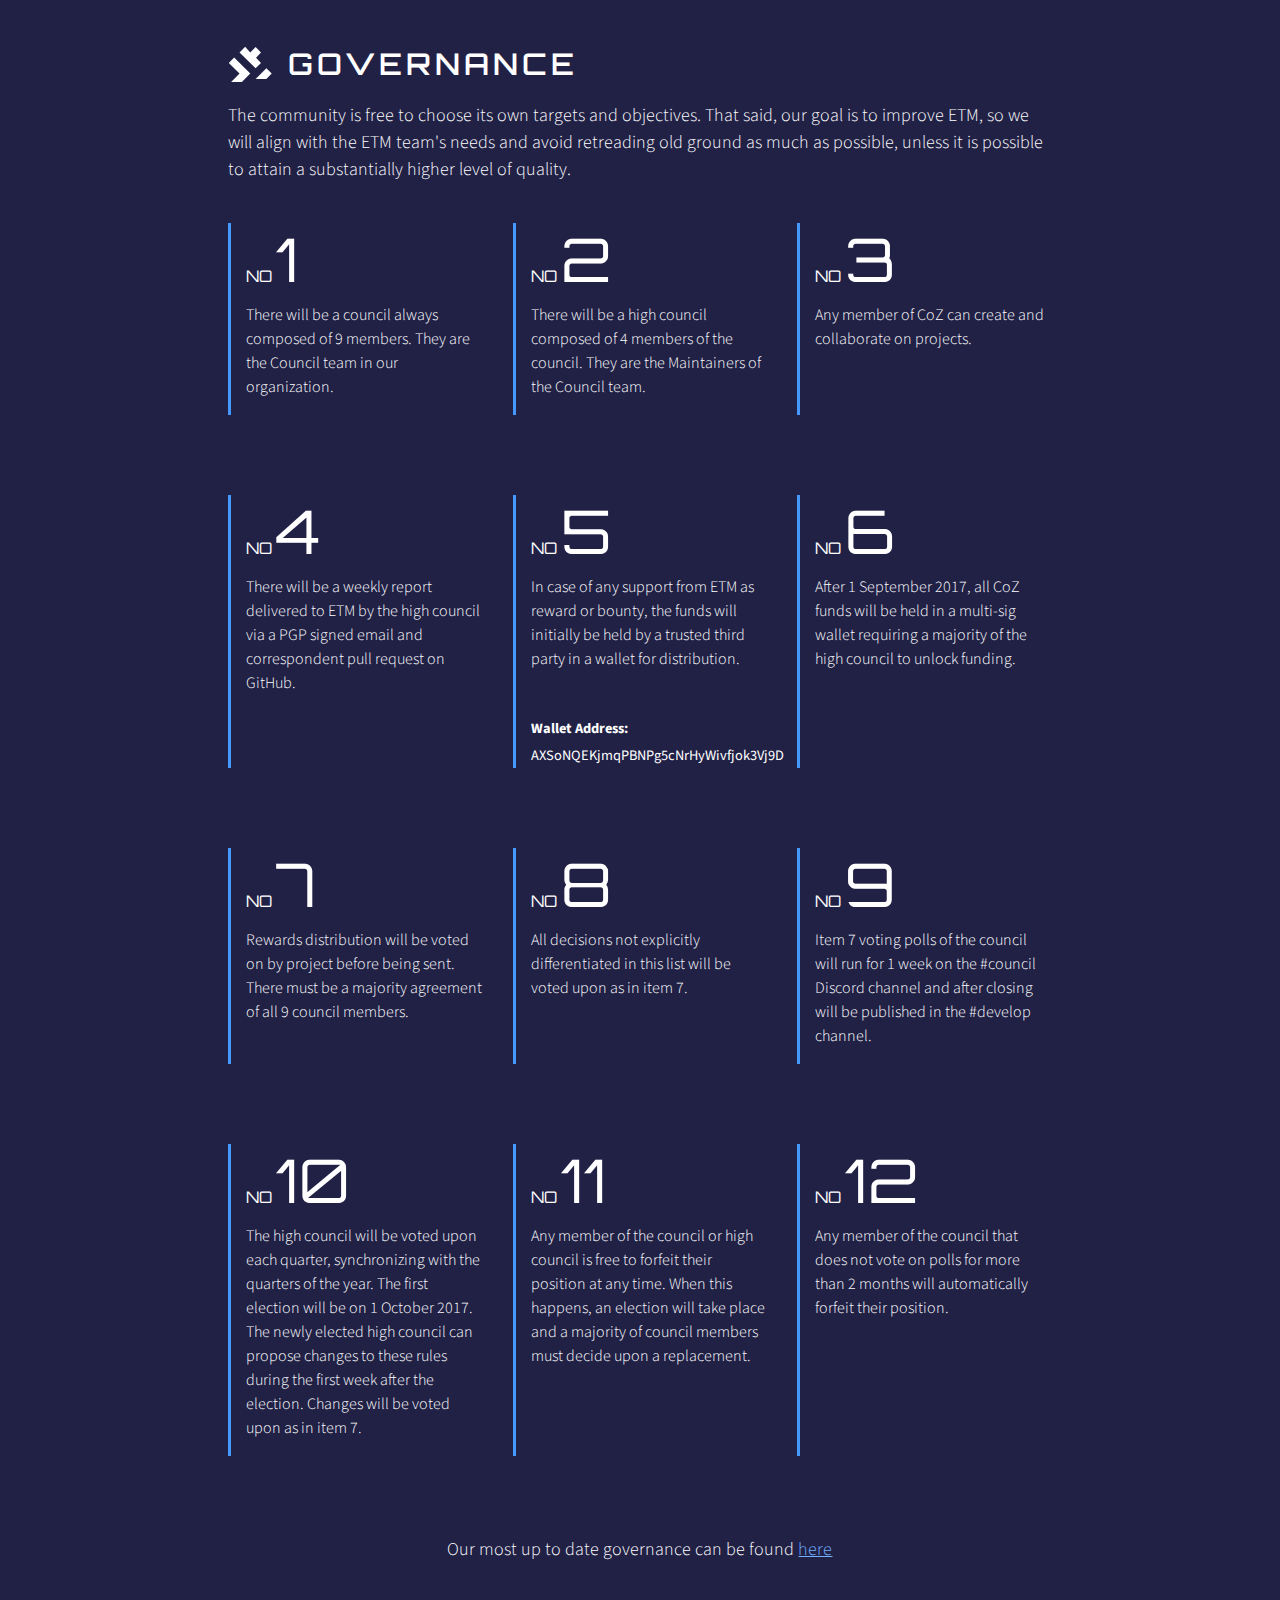
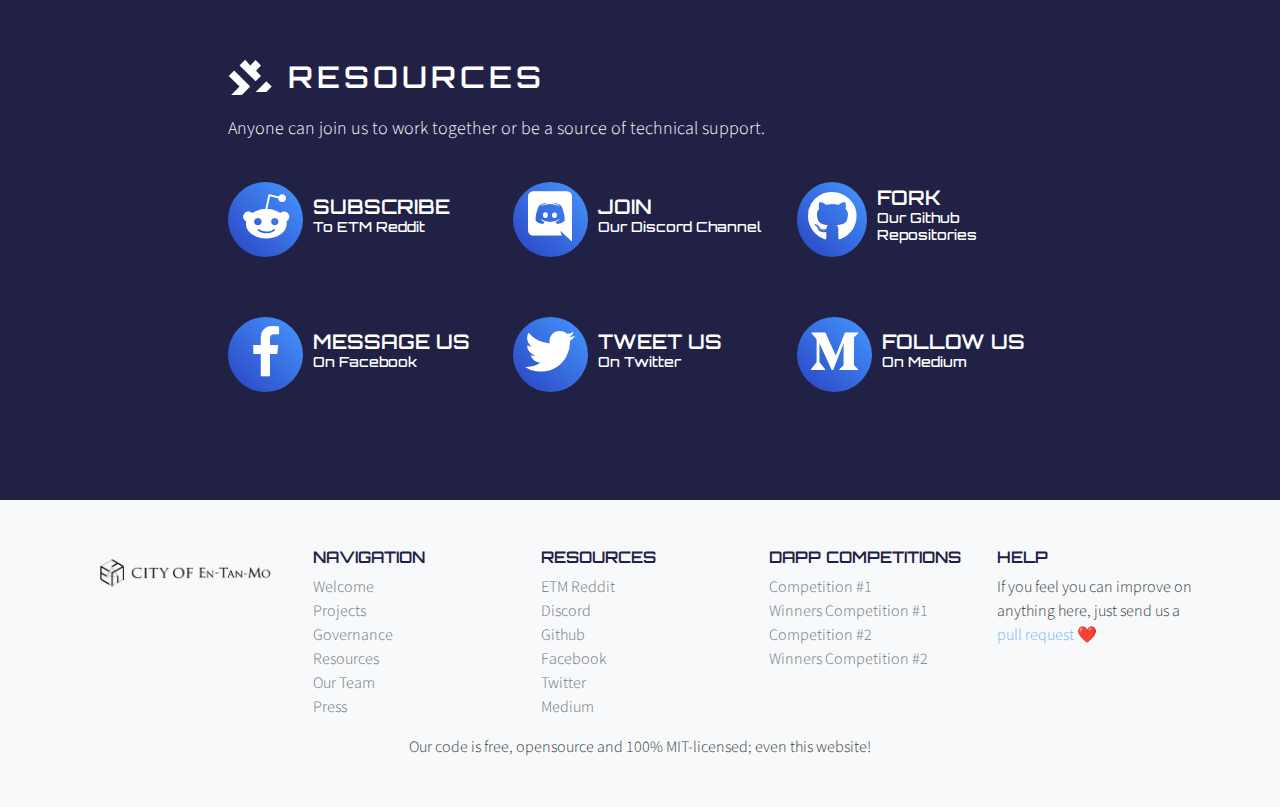
==== commit e496e7a3: "fix some images" ====
--- a/index.html
+++ b/index.html
@@ -49,8 +49,8 @@
 
 <body>
     <div id="header" class="masthead d-flex flex-column flex-md-row align-items-center p-3 px-5"> <a href="/" class="navbar-brand my-0 mr-md-auto">
-            <img src="/assets/images/website-images/coe-logo.png" class="non-svg-image" alt="Go to home"/>
-            <img src="/assets/images/website-images/coe-logo.svg" class="svg-image" alt="Go to home" />
+            <img src="/assets/images/website-images/coe-logo.png" style="width: 100%; display: inline-block" class="non-svg-image" alt="Go to home"/>
+            <!-- <img src="/assets/images/website-images/coe-logo.svg" class="svg-image" alt="Go to home" /> -->
         </a>
         <nav class="my-2 my-md-0 mr-md-3 text-center"> <a class="p-2 text-light coz-font scroll" href="/#welcome">Welcome</a> <a class="p-2 text-light coz-font scroll" href="/#projects">Projects</a> <a class="p-2 text-light coz-font scroll" href="/#governance">Governance</a> <a class="p-2 text-light coz-font scroll"
                 href="/#resources">Resources</a> <a class="p-2 text-light coz-font scroll" href="/team/">Our Team</a> </nav>
@@ -72,10 +72,10 @@
         <div class="col-xl-8 col-lg-10 py-5 mx-auto">
             <h2 class="logolead">Projects</h2> <span class="h2-introduction">Exemplary projects created through collaborative or individual efforts from the City of EnTanMo.</span>
             <div class="row project-list">
-                <div class="col-md-6 col-sm-6 col-lg-4"> <a href="http://www.ETMnwallet.com/" class="card grower">
-                    <img class="card-img-top" src="/assets/images/project-images/ETMn-wallet.jpg" alt="ETMnwallet">
-                    <span></span>
-                    <h3>ETMnwallet</h3>
+                <div class="col-md-6 col-sm-6 col-lg-4"> <a href="http://www.etmwallet.com/" class="card grower">
+                    <img class="card-img-top" src="/assets/images/project-images/etm-wallet.jpg" alt="ETMwallet">
+                    <span></span>
+                    <h3>ETM Wallet</h3>
                     <p>An Electron-based light wallet (no need for chain copy nor VM) for Windows, OSX, and Linux users.</p>
                 </a> </div>
                 <div class="col-md-6 col-sm-6 col-lg-4"> <a href="https://github.com/ETM-project/docs" class="card grower">
@@ -85,19 +85,19 @@
                     <p>CoZ members coordinate efforts from multilingual translators to share information with the world.</p>
                 </a> </div>
                 <div class="col-md-6 col-sm-6 col-lg-4"> <a href="https://ETMscan.io/" class="card grower">
-                    <img class="card-img-top" src="/assets/images/project-images/ETM-scan.jpg" alt="ETMscan">
+                    <img class="card-img-top" src="/assets/images/project-images/etm-scan.jpg" alt="ETMscan">
                     <span></span>
                     <h3>ETMscan</h3>
                     <p>ETMscan is a high-performance block explorer and API laying the foundation for other projects.</p>
                 </a> </div>
-                <div class="col-md-6 col-sm-6 col-lg-4"> <a href="https://ETM-python.readthedocs.io/" class="card grower">
-                    <img class="card-img-top" src="/assets/images/project-images/ETM-python.jpg" alt="ETM-python">
+                <div class="col-md-6 col-sm-6 col-lg-4"> <a href="https://etm-python.readthedocs.io/" class="card grower">
+                    <img class="card-img-top" src="/assets/images/project-images/etm-python.jpg" alt="ETM-python">
                     <span></span>
                     <h3>ETM-python</h3>
                     <p>ETM-python is a Python node and SDK for the ETM blockchain.</p>
                 </a> </div>
                 <div class="col-md-6 col-sm-6 col-lg-4"> <a href="http://monitor.cityofEnTanMo.io/" class="card grower">
-                    <img class="card-img-top" src="/assets/images/project-images/ETM-monitor.jpg" alt="ETMMon">
+                    <img class="card-img-top" src="/assets/images/project-images/etm-monitor.jpg" alt="ETMMon">
                     <span></span>
                     <h3>ETMMon</h3>
                     <p>ETMMon is a tool for monitoring the status of popular RPC Nodes and REST endpoints on the ETM network.</p>
@@ -250,7 +250,7 @@
         <div class="container">
             <div class="row">
                 <div class="col-12 col-md">
-                    <div class="logo-image"> <img src="/assets/images/website-images/coe-logo-inverted.png" class="non-svg-image" /> <img src="/assets/images/website-images/coz-logo-inverted.svg" class="svg-image" /> </div>
+                    <div class="logo-image"> <img src="/assets/images/website-images/coe-logo-inverted.png" style="width: 100%; display: inline-block" /> </div>
                 </div>
                 <div class="col-6 col-md">
                     <h5>Navigation</h5>
@@ -309,4 +309,4 @@
     </script>
 </body>
 
-</html>+</html>
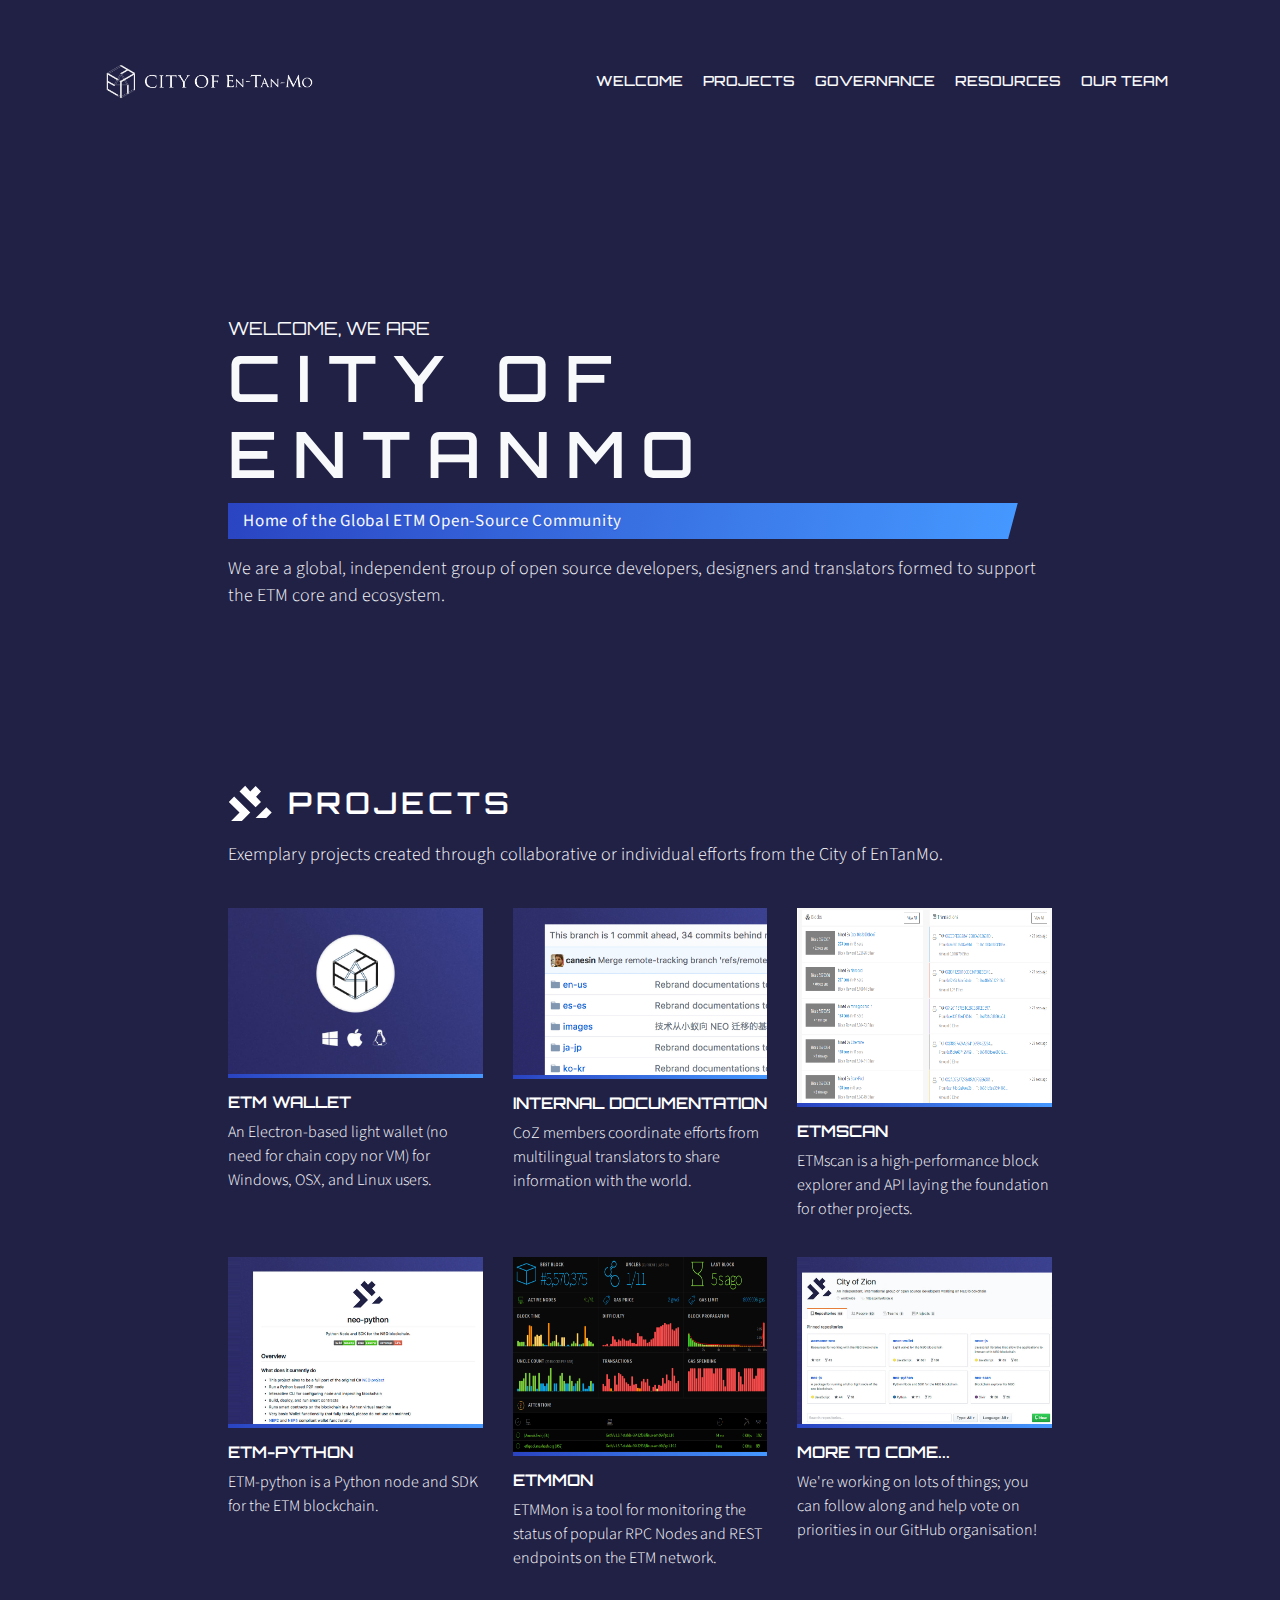
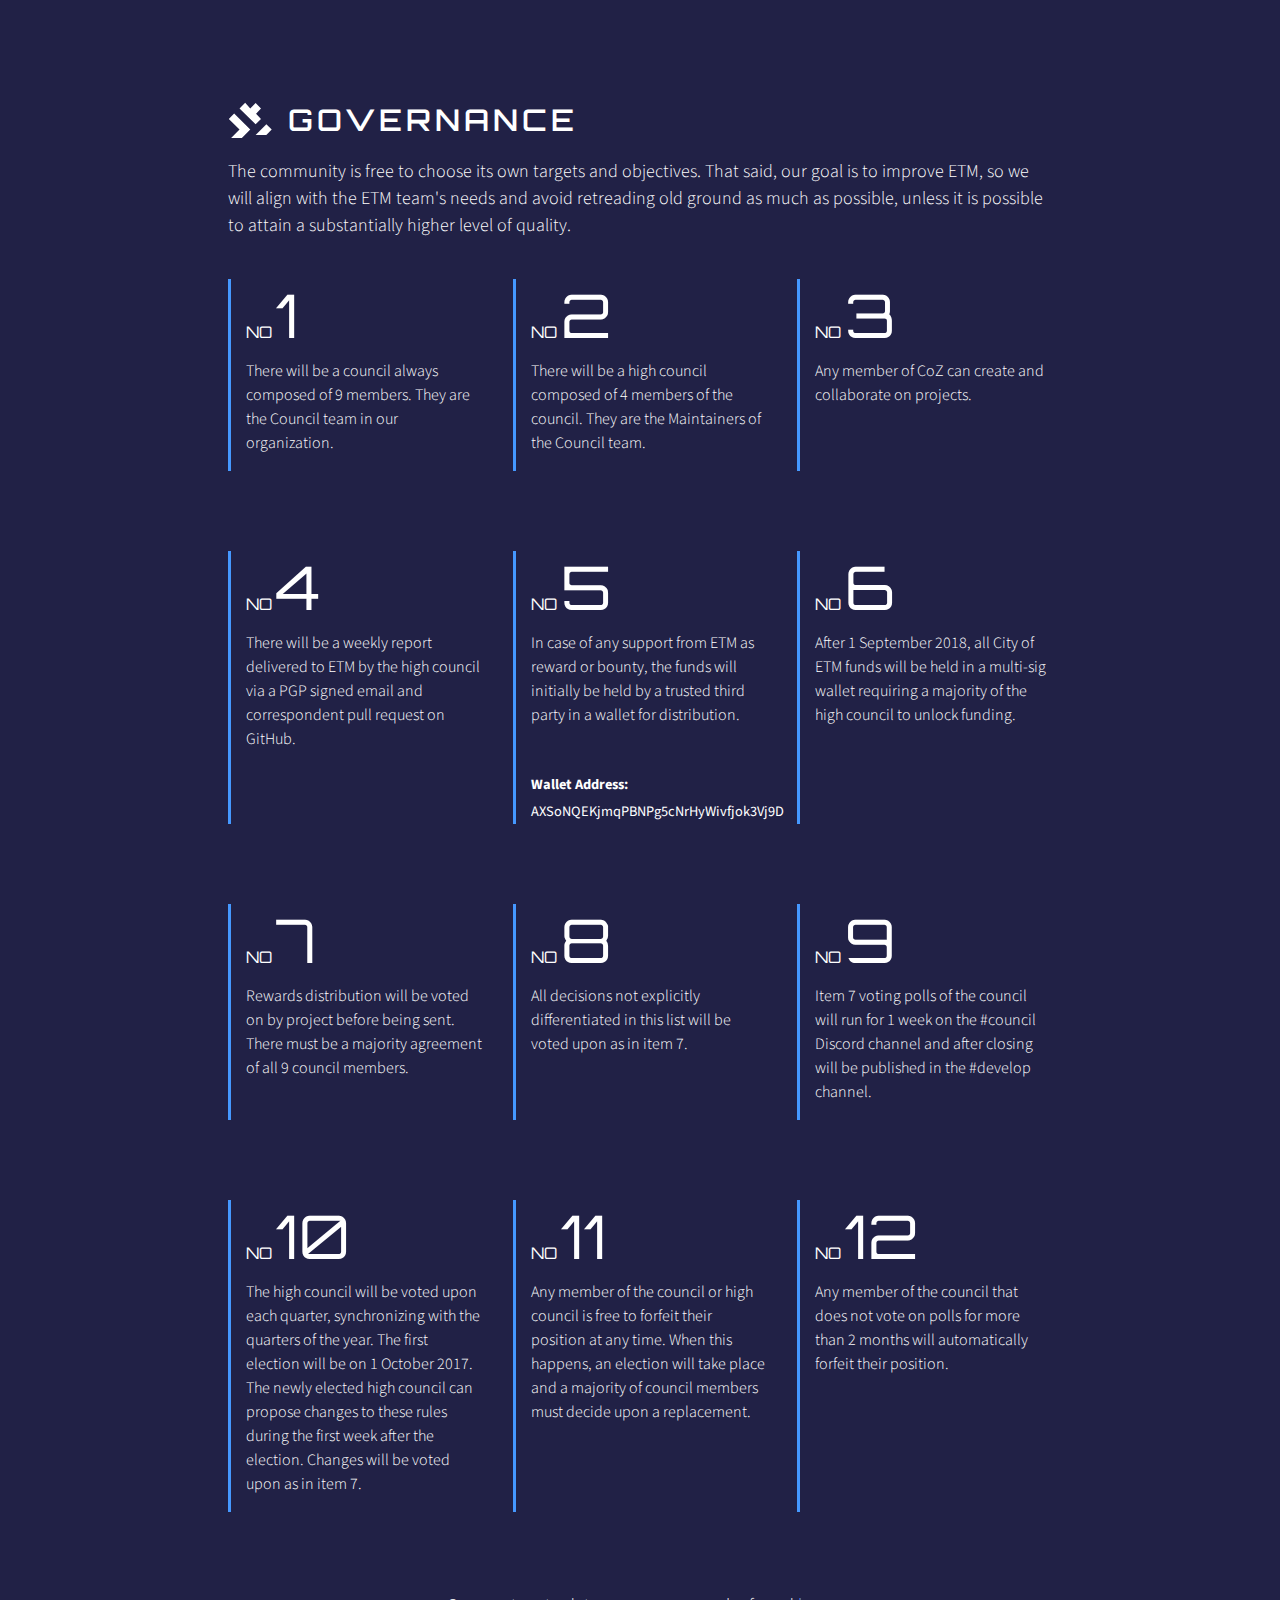
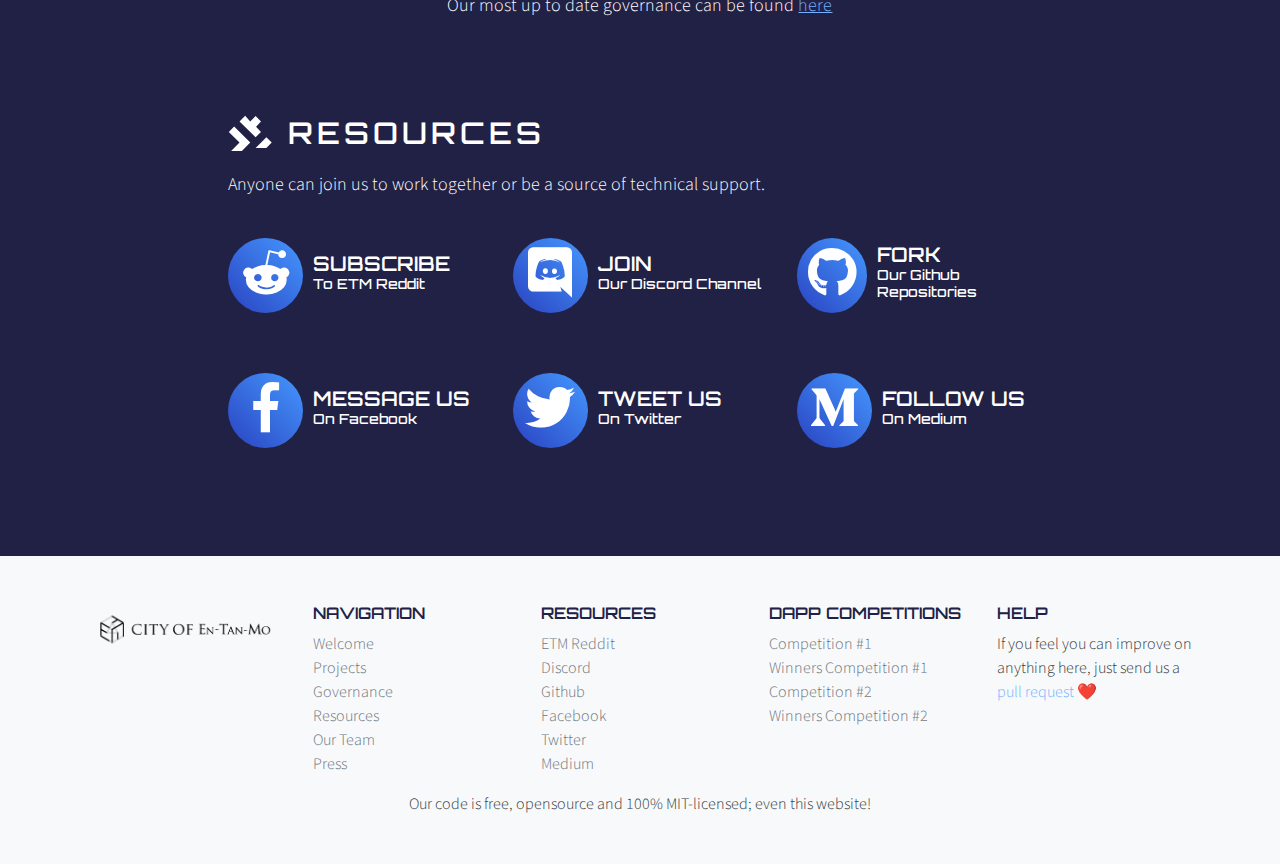
==== commit de4a4875: "change some pictures" ====
--- a/index.html
+++ b/index.html
@@ -4,7 +4,7 @@
 <head>
     <meta name="generator" content="Hugo 0.37.1" />
     <meta charset="utf-8" />
-    <title>CoZ:City of EnTanMo</title>
+    <title>CoE:City of EnTanMo</title>
     <meta charset="utf-8" />
     <meta http-equiv="X-UA-Compatible" content="IE=edge,chrome=1">
     <meta name="HandheldFriendly" content="True" />
@@ -37,8 +37,8 @@
     <meta name="msapplication-square150x150logo" content="/assets/images/icons/mstile-150x150.png" />
     <meta name="msapplication-wide310x150logo" content="/assets/images/icons/mstile-310x150.png" />
     <meta name="msapplication-square310x310logo" content="/assets/images/icons/mstile-310x310.png" />
-    <meta property="og:site_name" content="CoZ:City of EnTanMo" />
-    <meta property="og:title" content="CoZ:City of EnTanMo" />
+    <meta property="og:site_name" content="CoE:City of EnTanMo" />
+    <meta property="og:title" content="CoE:City of EnTanMo" />
     <meta property="og:description" content="City of EnTanMo is a global, independent group of open source developers, designers and translators which support the ETM core and ecosystem." />
     <meta property="og:url" content="https://cityofEnTanMo.io/" />
     <link rel="image_src" href="https://cityofEnTanMo.io/assets/images/opengraph-images/opengraph-home.jpg" />
@@ -85,7 +85,7 @@
                     <p>CoZ members coordinate efforts from multilingual translators to share information with the world.</p>
                 </a> </div>
                 <div class="col-md-6 col-sm-6 col-lg-4"> <a href="https://ETMscan.io/" class="card grower">
-                    <img class="card-img-top" src="/assets/images/project-images/etm-scan.jpg" alt="ETMscan">
+                    <img class="card-img-top" style="height:195.26px;" src="/assets/images/project-images/etm-scan.jpg" alt="ETMscan">
                     <span></span>
                     <h3>ETMscan</h3>
                     <p>ETMscan is a high-performance block explorer and API laying the foundation for other projects.</p>
@@ -97,7 +97,7 @@
                     <p>ETM-python is a Python node and SDK for the ETM blockchain.</p>
                 </a> </div>
                 <div class="col-md-6 col-sm-6 col-lg-4"> <a href="http://monitor.cityofEnTanMo.io/" class="card grower">
-                    <img class="card-img-top" src="/assets/images/project-images/etm-monitor.jpg" alt="ETMMon">
+                    <img class="card-img-top" style="height:195.26px;" src="/assets/images/project-images/etm-monitor.jpg" alt="ETMMon">
                     <span></span>
                     <h3>ETMMon</h3>
                     <p>ETMMon is a tool for monitoring the status of popular RPC Nodes and REST endpoints on the ETM network.</p>
@@ -147,7 +147,7 @@
                 <div class="col-md-6 col-sm-6 col-lg-4 space-container">
                     <div class="spacer">
                         <h3>no <span class="number">6</span></h3>
-                        <p>After 1 September 2017, all CoZ funds will be held in a multi-sig wallet requiring a majority of the high council to unlock funding.</p>
+                        <p>After 1 September 2018, all City of ETM funds will be held in a multi-sig wallet requiring a majority of the high council to unlock funding.</p>
                     </div>
                 </div>
                 <div class="col-md-6 col-sm-6 col-lg-4 space-container">
@@ -228,7 +228,7 @@
                     </a>
                 </div>
                 <div class="col-md-6 col-sm-6 col-lg-4">
-                    <a href="https://twitter.com/coz_official" target="_blank" class="grower d-flex h-100">
+                    <a href="https://twitter.com/Etm_official" target="_blank" class="grower d-flex h-100">
                         <div class="icon justify-content-center align-self-center"> <i class="fab fa-twitter"></i> </div>
                         <div class="justify-content-center align-self-center">
                             <h3> Tweet us <span>On Twitter</span> </h3>
@@ -270,7 +270,7 @@
                         <li><a class="text-muted" href="https://discordapp.com/invite/R8v48YA/">Discord</a></li>
                         <li><a class="text-muted" href="https://github.com/CityOfEnTanMo/">Github</a></li>
                         <li><a class="text-muted" href="https://www.facebook.com/CityOfEnTanMoOfficial/">Facebook</a></li>
-                        <li><a class="text-muted" href="https://twitter.com/coz_official/">Twitter</a></li>
+                        <li><a class="text-muted" href="https://twitter.com/etm_official/">Twitter</a></li>
                         <li><a class="text-muted" href="https://medium.com/@cityofEnTanMo/">Medium</a></li>
                     </ul>
                 </div>
